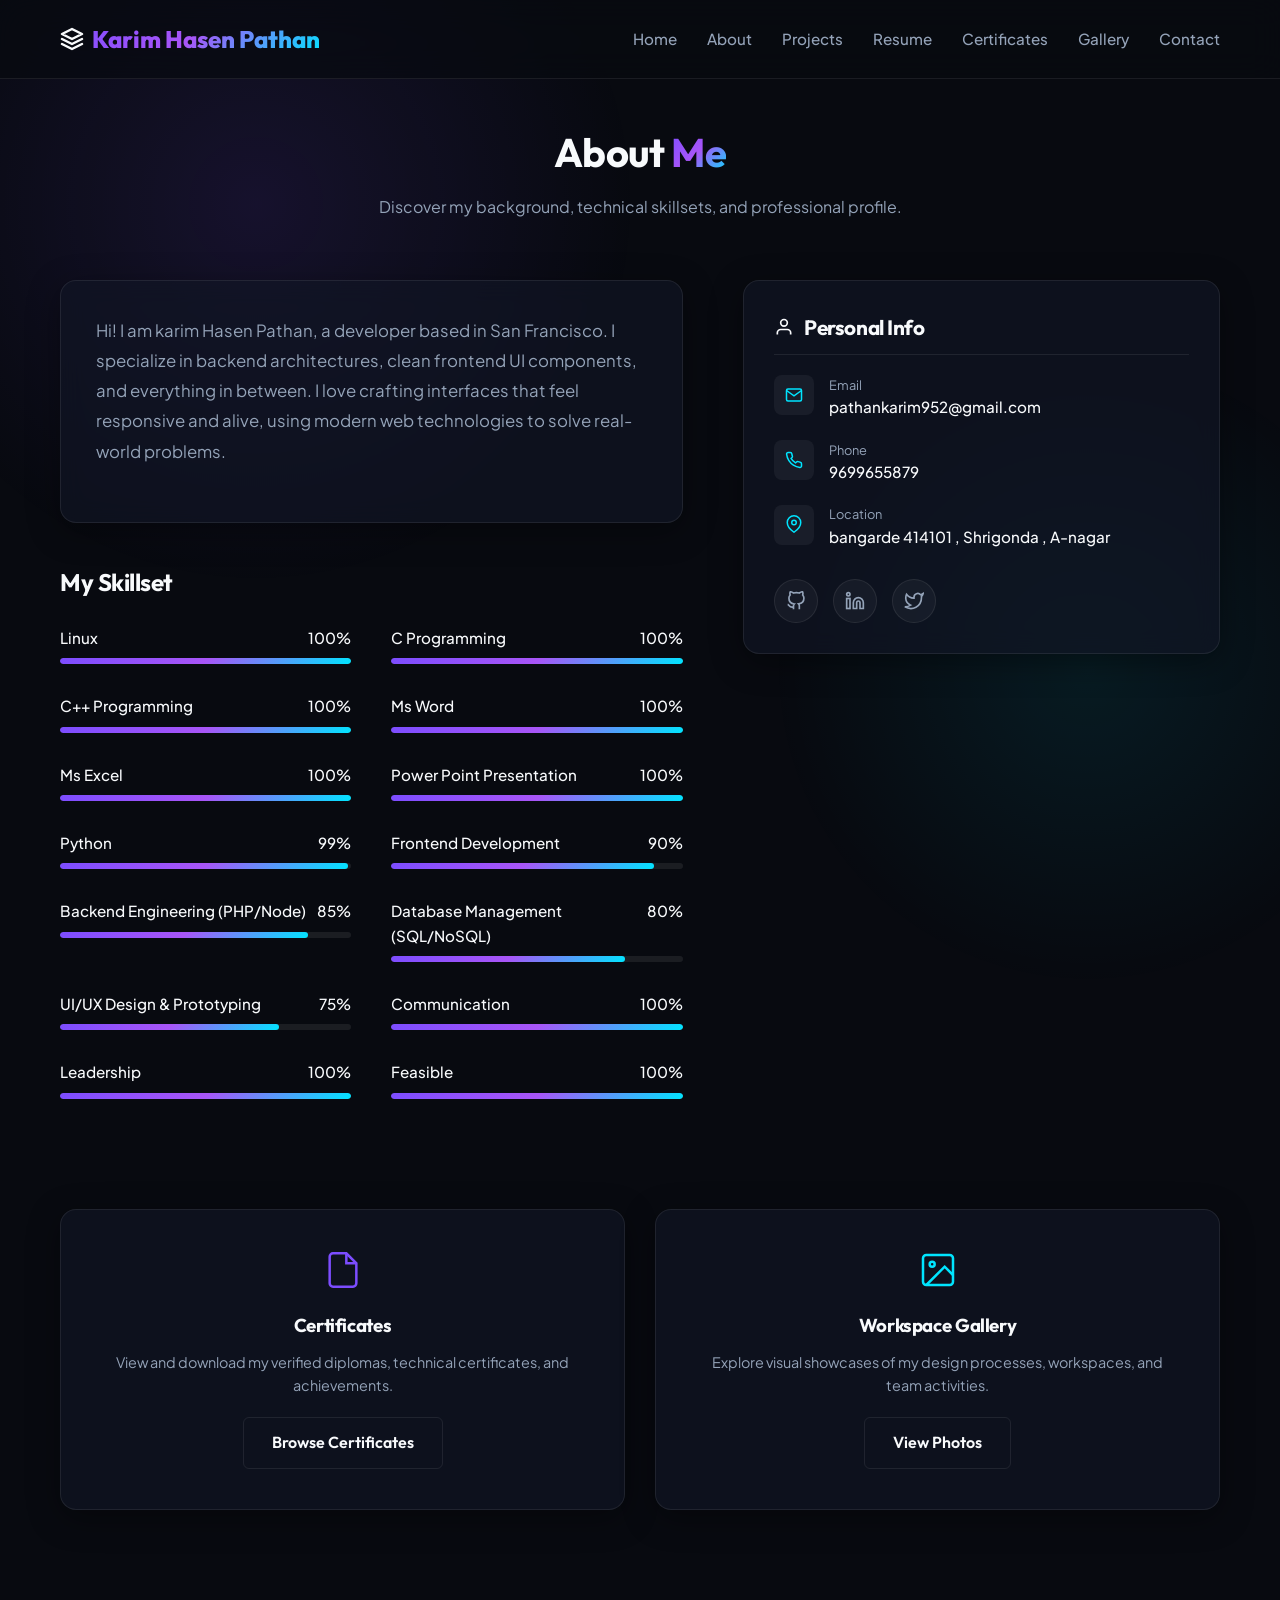
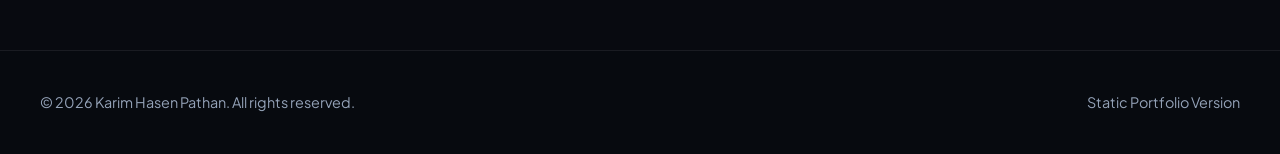
==== about.html @ 92b6c5a4 "skills added" ====
<!DOCTYPE html>
<html lang="en">
<head>
    <meta charset="UTF-8">
    <meta name="viewport" content="width=device-width, initial-scale=1.0">
    <title>Karim Hasen Pathan | Cyber Security and Ethical Hacker,Creative Full-Stack Developer</title>
    <meta name="description" content="Portfolio of Karim Hasen Pathan - Cyber Security and Ethical Hacker,Creative Full-Stack Developer. Explore my projects, certificates, documents, and contact me.">
    <meta name="author" content="Karim Hasen Pathan">
    <link rel="stylesheet" href="css/style.css">
    <link rel="stylesheet" href="css/responsive.css">
</head>
<body>
    <header class="navbar">
        <div class="nav-container">
            <a href="index.html" class="logo">
                <svg width="24" height="24" viewBox="0 0 24 24" fill="none" stroke="currentColor" stroke-width="2.5" stroke-linecap="round" stroke-linejoin="round">
                    <polygon points="12 2 2 7 12 12 22 7 12 2"></polygon>
                    <polyline points="2 17 12 22 22 17"></polyline>
                    <polyline points="2 12 12 17 22 12"></polyline>
                </svg>
                <span>Karim Hasen Pathan</span>
            </a>
            
            <nav>
                <ul class="nav-links">
                    <li><a href="index.html">Home</a></li>
                    <li><a href="about.html">About</a></li>
                    <li><a href="projects.html">Projects</a></li>
                    <li><a href="resume.html">Resume</a></li>
                    <li><a href="certificates.html">Certificates</a></li>
                    <li><a href="gallery.html">Gallery</a></li>
                    <li><a href="contact.html">Contact</a></li>
                </ul>
            </nav>
            
            <button class="nav-toggle" aria-label="Toggle navigation Menu">
                &#9776;
            </button>
        </div>
    </header>

<main class="container">
    <div class="section-header">
        <h1 class="section-title">About <span>Me</span></h1>
        <p class="section-subtitle">Discover my background, technical skillsets, and professional profile.</p>
    </div>

    <!-- About Layout Grid -->
    <div class="about-layout">
        
        <!-- Bio and Skills Area -->
        <div class="about-bio-wrapper">
            <div class="glass-panel" style="padding: 35px; margin-bottom: 40px;">
                <div class="about-bio-text">
                    <p>Hi! I am karim Hasen Pathan, a developer based in San Francisco. I specialize in backend architectures, clean frontend UI components, and everything in between. I love crafting interfaces that feel responsive and alive, using modern web technologies to solve real-world problems.</p>
                </div>
            </div>

            <!-- Technical Skills (Visual representation) -->
            <div class="skills-wrapper">
                <h2 class="skills-title">My Skillset</h2>
                <div class="skills-grid">
                    <div class="skill-bar-wrapper">
                        <div class="skill-info">
                            <span>Linux</span>
                            <span>100%</span>
                        </div>
                        <div class="skill-track">
                            <div class="skill-progress" data-percent="100" style="width: 100%;"></div>
                        </div>
                    </div>
                    <div class="skill-bar-wrapper">
                        <div class="skill-info">
                            <span>C Programming</span>
                            <span>100%</span>
                        </div>
                        <div class="skill-track">
                            <div class="skill-progress" data-percent="100" style="width: 100%;"></div>
                        </div>
                    </div>
                    <div class="skill-bar-wrapper">
                        <div class="skill-info">
                            <span>C++ Programming</span>
                            <span>100%</span>
                        </div>
                        <div class="skill-track">
                            <div class="skill-progress" data-percent="100" style="width: 100%;"></div>
                        </div>
                    </div>
                    <div class="skill-bar-wrapper">
                        <div class="skill-info">
                            <span>Ms Word</span>
                            <span>100%</span>
                        </div>
                        <div class="skill-track">
                            <div class="skill-progress" data-percent="100" style="width: 100%;"></div>
                        </div>
                    </div>
                    <div class="skill-bar-wrapper">
                        <div class="skill-info">
                            <span>Ms Excel</span>
                            <span>100%</span>
                        </div>
                        <div class="skill-track">
                            <div class="skill-progress" data-percent="100" style="width: 100%;"></div>
                        </div>
                    </div>
                    <div class="skill-bar-wrapper">
                        <div class="skill-info">
                            <span>Power Point Presentation</span>
                            <span>100%</span>
                        </div>
                        <div class="skill-track">
                            <div class="skill-progress" data-percent="100" style="width: 100%;"></div>
                        </div>
                    </div>
                    <div class="skill-bar-wrapper">
                        <div class="skill-info">
                            <span>Python</span>
                            <span>99%</span>
                        </div>
                        <div class="skill-track">
                            <div class="skill-progress" data-percent="99" style="width: 99%;"></div>
                        </div>
                    </div>
                    <div class="skill-bar-wrapper">
                        <div class="skill-info">
                            <span>Frontend Development</span>
                            <span>90%</span>
                        </div>
                        <div class="skill-track">
                            <div class="skill-progress" data-percent="90" style="width: 90%;"></div>
                        </div>
                    </div>
                    <div class="skill-bar-wrapper">
                        <div class="skill-info">
                            <span>Backend Engineering (PHP/Node)</span>
                            <span>85%</span>
                        </div>
                        <div class="skill-track">
                            <div class="skill-progress" data-percent="85" style="width: 85%;"></div>
                        </div>
                    </div>
                    <div class="skill-bar-wrapper">
                        <div class="skill-info">
                            <span>Database Management (SQL/NoSQL)</span>
                            <span>80%</span>
                        </div>
                        <div class="skill-track">
                            <div class="skill-progress" data-percent="80" style="width: 80%;"></div>
                        </div>
                    </div>
                    <div class="skill-bar-wrapper">
                        <div class="skill-info">
                            <span>UI/UX Design & Prototyping</span>
                            <span>75%</span>
                        </div>
                        <div class="skill-track">
                            <div class="skill-progress" data-percent="75" style="width: 75%;"></div>
                        </div>
                    </div>
                    <div class="skill-bar-wrapper">
                        <div class="skill-info">
                            <span>Communication</span>
                            <span>100%</span>
                        </div>
                        <div class="skill-track">
                            <div class="skill-progress" data-percent="100" style="width: 100%;"></div>
                        </div>
                    </div>
                    <div class="skill-bar-wrapper">
                        <div class="skill-info">
                            <span>Leadership</span>
                            <span>100%</span>
                        </div>
                        <div class="skill-track">
                            <div class="skill-progress" data-percent="100" style="width: 100%;"></div>
                        </div>
                    </div>
                    <div class="skill-bar-wrapper">
                        <div class="skill-info">
                            <span>Feasible</span>
                            <span>100%</span>
                        </div>
                        <div class="skill-track">
                            <div class="skill-progress" data-percent="100" style="width: 100%;"></div>
                        </div>
                    </div>
                </div>
            </div>
        </div>

        <!-- Contact Info Sidebar -->
        <aside class="about-sidebar glass-panel">
            <h3 class="sidebar-title">
                <svg width="20" height="20" viewBox="0 0 24 24" fill="none" stroke="currentColor" stroke-width="2">
                    <path d="M20 21v-2a4 4 0 0 0-4-4H8a4 4 0 0 0-4 4v2"></path>
                    <circle cx="12" cy="7" r="4"></circle>
                </svg>
                Personal Info
            </h3>
            
            <ul class="contact-info-list">
                <li class="contact-info-item">
                    <div class="contact-info-icon">
                        <svg width="18" height="18" viewBox="0 0 24 24" fill="none" stroke="currentColor" stroke-width="2">
                            <path d="M4 4h16c1.1 0 2 .9 2 2v12c0 1.1-.9 2-2 2H4c-1.1 0-2-.9-2-2V6c0-1.1.9-2 2-2z"></path>
                            <polyline points="22,6 12,13 2,6"></polyline>
                        </svg>
                    </div>
                    <div>
                        <div class="contact-info-label">Email</div>
                        <div class="contact-info-value">
                            <a href="mailto:pathankarim952@gmail.com">pathankarim952@gmail.com</a>
                        </div>
                    </div>
                </li>

                <li class="contact-info-item">
                    <div class="contact-info-icon">
                        <svg width="18" height="18" viewBox="0 0 24 24" fill="none" stroke="currentColor" stroke-width="2">
                            <path d="M22 16.92v3a2 2 0 0 1-2.18 2 19.79 19.79 0 0 1-8.63-3.07 19.5 19.5 0 0 1-6-6 19.79 19.79 0 0 1-3.07-8.67A2 2 0 0 1 4.11 2h3a2 2 0 0 1 2 1.72 12.84 12.84 0 0 0 .7 2.81 2 2 0 0 1-.45 2.11L8.09 9.91a16 16 0 0 0 6 6l1.27-1.27a2 2 0 0 1 2.11-.45 12.84 12.84 0 0 0 2.81.7A2 2 0 0 1 22 16.92z"></path>
                        </svg>
                    </div>
                    <div>
                        <div class="contact-info-label">Phone</div>
                        <div class="contact-info-value">
                            <a href="tel:9699655879">9699655879</a>
                        </div>
                    </div>
                </li>

                <li class="contact-info-item">
                    <div class="contact-info-icon">
                        <svg width="18" height="18" viewBox="0 0 24 24" fill="none" stroke="currentColor" stroke-width="2">
                            <path d="M21 10c0 7-9 13-9 13s-9-6-9-13a9 9 0 0 1 18 0z"></path>
                            <circle cx="12" cy="10" r="3"></circle>
                        </svg>
                    </div>
                    <div>
                        <div class="contact-info-label">Location</div>
                        <div class="contact-info-value">bangarde 414101 , Shrigonda , A-nagar</div>
                    </div>
                </li>
            </ul>

            <div class="social-links">
                <a href="https://github.com" target="_blank" class="social-btn" aria-label="GitHub Profile">
                    <svg width="20" height="20" viewBox="0 0 24 24" fill="none" stroke="currentColor" stroke-width="2"><path d="M9 19c-5 1.5-5-2.5-7-3m14 6v-3.87a3.37 3.37 0 0 0-.94-2.61c3.14-.35 6.44-1.54 6.44-7A5.44 5.44 0 0 0 20 4.77 5.07 5.07 0 0 0 19.91 1S18.73.65 16 2.48a13.38 13.38 0 0 0-7 0C6.27.65 5.09 1 5.09 1A5.07 5.07 0 0 0 5 4.77a5.44 5.44 0 0 0-1.5 3.78c0 5.42 3.3 6.61 6.44 7A3.37 3.37 0 0 0 9 18.13V22"></path></svg>
                </a>
                <a href="https://linkedin.com" target="_blank" class="social-btn" aria-label="LinkedIn Profile">
                    <svg width="20" height="20" viewBox="0 0 24 24" fill="none" stroke="currentColor" stroke-width="2"><path d="M16 8a6 6 0 0 1 6 6v7h-4v-7a2 2 0 0 0-2-2 2 2 0 0 0-2 2v7h-4v-7a6 6 0 0 1 6-6z"></path><rect x="2" y="9" width="4" height="12"></rect><circle cx="4" cy="4" r="2"></circle></svg>
                </a>
                <a href="https://twitter.com" target="_blank" class="social-btn" aria-label="Twitter Profile">
                    <svg width="20" height="20" viewBox="0 0 24 24" fill="none" stroke="currentColor" stroke-width="2"><path d="M23 3a10.9 10.9 0 0 1-3.14 1.53 4.48 4.48 0 0 0-7.86 3v1A10.66 10.66 0 0 1 3 4s-4 9 5 13a11.64 11.64 0 0 1-7 2c9 5 20 0 20-11.5a4.5 4.5 0 0 0-.08-.83A7.72 7.72 0 0 0 23 3z"></path></svg>
                </a>
            </div>
        </aside>
    </div>

    <!-- Quick Navigation Highlights -->
    <section style="margin-top: 100px; display: grid; grid-template-columns: 1fr 1fr; gap: 30px;">
        <div class="glass-panel" style="padding: 40px; text-align: center;">
            <svg width="40" height="40" viewBox="0 0 24 24" fill="none" stroke="currentColor" stroke-width="1.5" style="color: var(--primary); margin-bottom: 15px;">
                <path d="M14 2H6a2 2 0 0 0-2 2v16a2 2 0 0 0 2 2h12a2 2 0 0 0 2-2V8z"></path>
                <polyline points="14 2 14 8 20 8"></polyline>
            </svg>
            <h3 style="font-family: var(--font-heading); margin-bottom: 10px;">Certificates</h3>
            <p style="color: var(--text-muted); font-size: 0.9rem; margin-bottom: 20px;">View and download my verified diplomas, technical certificates, and achievements.</p>
            <a href="certificates.html" class="btn btn-secondary btn-sm" style="border-radius: 6px;">Browse Certificates</a>
        </div>

        <div class="glass-panel" style="padding: 40px; text-align: center;">
            <svg width="40" height="40" viewBox="0 0 24 24" fill="none" stroke="currentColor" stroke-width="1.5" style="color: var(--accent); margin-bottom: 15px;">
                <rect x="3" y="3" width="18" height="18" rx="2" ry="2"></rect>
                <circle cx="8.5" cy="8.5" r="1.5"></circle>
                <polyline points="21 15 16 10 5 21"></polyline>
            </svg>
            <h3 style="font-family: var(--font-heading); margin-bottom: 10px;">Workspace Gallery</h3>
            <p style="color: var(--text-muted); font-size: 0.9rem; margin-bottom: 20px;">Explore visual showcases of my design processes, workspaces, and team activities.</p>
            <a href="gallery.html" class="btn btn-secondary btn-sm" style="border-radius: 6px;">View Photos</a>
        </div>
    </section>
</main>

    <footer class="footer">
        <div class="footer-container">
            <p>&copy; 2026 Karim Hasen Pathan. All rights reserved.</p>
            <p>Static Portfolio Version</p>
        </div>
    </footer>

    <script src="js/script.js"></script>
    <script>
        document.addEventListener("DOMContentLoaded", () => {
            const skillProgresses = document.querySelectorAll('.skill-progress');
            skillProgresses.forEach(progress => {
                const percent = progress.getAttribute('data-percent');
                progress.style.width = percent + '%';
            });
        });
    </script>
</body>
</html>
---- css/style.css ----
/* css/style.css - Main Portfolio Style Sheet */

/* Imports */
@import url('https://fonts.googleapis.com/css2?family=Outfit:wght@300;400;500;600;700;800&family=Plus+Jakarta+Sans:wght@300;400;500;600;700&display=swap');

/* CSS Variables */
:root {
    --bg-dark: #080a10;
    --bg-card: rgba(17, 22, 37, 0.65);
    --bg-card-hover: rgba(25, 32, 53, 0.85);
    --border-color: rgba(255, 255, 255, 0.08);
    --border-color-hover: rgba(124, 77, 255, 0.3);
    
    --primary: #7c4dff;
    --primary-gradient: linear-gradient(135deg, #7c4dff 0%, #a855f7 50%, #00e5ff 100%);
    --accent: #00e5ff;
    --text-main: #f8fafc;
    --text-muted: #94a3b8;
    
    --glow-shadow: 0 0 20px rgba(124, 77, 255, 0.25);
    --card-shadow: 0 8px 32px 0 rgba(0, 0, 0, 0.37);
    --transition-smooth: all 0.35s cubic-bezier(0.4, 0, 0.2, 1);
    --font-heading: 'Outfit', sans-serif;
    --font-body: 'Plus Jakarta Sans', sans-serif;
}

/* Reset and Global Styles */
* {
    margin: 0;
    padding: 0;
    box-sizing: border-box;
    scroll-behavior: smooth;
}

body {
    background-color: var(--bg-dark);
    color: var(--text-main);
    font-family: var(--font-body);
    line-height: 1.6;
    overflow-x: hidden;
    position: relative;
}

/* Decorative Background Gradients */
body::before {
    content: '';
    position: fixed;
    top: -20%;
    left: -10%;
    width: 60vw;
    height: 60vw;
    background: radial-gradient(circle, rgba(124, 77, 255, 0.12) 0%, rgba(0,0,0,0) 70%);
    z-index: -1;
    pointer-events: none;
}

body::after {
    content: '';
    position: fixed;
    bottom: -10%;
    right: -10%;
    width: 50vw;
    height: 50vw;
    background: radial-gradient(circle, rgba(0, 229, 255, 0.08) 0%, rgba(0,0,0,0) 70%);
    z-index: -1;
    pointer-events: none;
}

/* Typography */
h1, h2, h3, h4, h5, h6 {
    font-family: var(--font-heading);
    font-weight: 700;
    letter-spacing: -0.02em;
    color: var(--text-main);
}

a {
    color: inherit;
    text-decoration: none;
    transition: var(--transition-smooth);
}

/* Custom Scrollbar */
::-webkit-scrollbar {
    width: 8px;
}
::-webkit-scrollbar-track {
    background: var(--bg-dark);
}
::-webkit-scrollbar-thumb {
    background: rgba(124, 77, 255, 0.3);
    border-radius: 4px;
}
::-webkit-scrollbar-thumb:hover {
    background: rgba(124, 77, 255, 0.6);
}

/* Glassmorphic Utilities */
.glass-panel {
    background: var(--bg-card);
    backdrop-filter: blur(12px);
    -webkit-backdrop-filter: blur(12px);
    border: 1px solid var(--border-color);
    border-radius: 16px;
    box-shadow: var(--card-shadow);
    transition: var(--transition-smooth);
}

.glass-panel:hover {
    border-color: var(--border-color-hover);
    background: var(--bg-card-hover);
}

/* Navigation Bar */
.navbar {
    position: fixed;
    top: 0;
    width: 100%;
    z-index: 1000;
    background: rgba(8, 10, 16, 0.7);
    backdrop-filter: blur(16px);
    -webkit-backdrop-filter: blur(16px);
    border-bottom: 1px solid var(--border-color);
}

.nav-container {
    max-width: 1200px;
    margin: 0 auto;
    display: flex;
    justify-content: space-between;
    align-items: center;
    padding: 20px;
}

.logo {
    font-family: var(--font-heading);
    font-size: 1.5rem;
    font-weight: 800;
    background: var(--primary-gradient);
    -webkit-background-clip: text;
    -webkit-text-fill-color: transparent;
    display: flex;
    align-items: center;
    gap: 8px;
}

.nav-links {
    display: flex;
    gap: 30px;
    list-style: none;
}

.nav-links a {
    font-weight: 500;
    font-size: 0.95rem;
    position: relative;
    padding: 5px 0;
    color: var(--text-muted);
}

.nav-links a:hover,
.nav-links a.active {
    color: var(--text-main);
}

.nav-links a::after {
    content: '';
    position: absolute;
    bottom: 0;
    left: 0;
    width: 0;
    height: 2px;
    background: var(--primary-gradient);
    transition: var(--transition-smooth);
    border-radius: 2px;
}

.nav-links a:hover::after,
.nav-links a.active::after {
    width: 100%;
}

.nav-toggle {
    display: none;
    background: none;
    border: none;
    color: var(--text-main);
    font-size: 1.5rem;
    cursor: pointer;
}

/* Buttons */
.btn {
    display: inline-flex;
    align-items: center;
    justify-content: center;
    gap: 8px;
    padding: 12px 28px;
    border-radius: 50px;
    font-family: var(--font-heading);
    font-weight: 600;
    cursor: pointer;
    transition: var(--transition-smooth);
}

.btn-primary {
    background: var(--primary-gradient);
    color: #ffffff;
    border: none;
    box-shadow: var(--glow-shadow);
}

.btn-primary:hover {
    transform: translateY(-3px);
    box-shadow: 0 0 30px rgba(124, 77, 255, 0.45);
}

.btn-secondary {
    background: transparent;
    color: var(--text-main);
    border: 1px solid var(--border-color);
}

.btn-secondary:hover {
    background: rgba(255, 255, 255, 0.05);
    border-color: var(--text-muted);
    transform: translateY(-3px);
}

/* Page Container Layout */
.container {
    max-width: 1200px;
    margin: 0 auto;
    padding: 120px 20px 80px 20px;
    min-height: calc(100vh - 100px);
}

/* Hero Section */
.hero-section {
    display: flex;
    align-items: center;
    justify-content: space-between;
    gap: 50px;
    min-height: 70vh;
}

.hero-content {
    flex: 1;
}

.badge {
    background: rgba(124, 77, 255, 0.1);
    color: var(--accent);
    border: 1px solid rgba(124, 77, 255, 0.25);
    padding: 6px 16px;
    border-radius: 50px;
    font-size: 0.85rem;
    font-weight: 600;
    letter-spacing: 0.05em;
    display: inline-block;
    margin-bottom: 20px;
    box-shadow: inset 0 0 8px rgba(124, 77, 255, 0.1);
}

.hero-title {
    font-size: 3.5rem;
    line-height: 1.1;
    margin-bottom: 20px;
}

.hero-title span {
    background: var(--primary-gradient);
    -webkit-background-clip: text;
    -webkit-text-fill-color: transparent;
}

.hero-description {
    color: var(--text-muted);
    font-size: 1.1rem;
    margin-bottom: 35px;
    max-width: 550px;
}

.hero-actions {
    display: flex;
    gap: 15px;
}

.hero-visual {
    flex: 0 0 400px;
    display: flex;
    justify-content: center;
    position: relative;
}

.profile-img-container {
    width: 320px;
    height: 320px;
    border-radius: 50%;
    padding: 6px;
    background: var(--primary-gradient);
    box-shadow: var(--glow-shadow);
    position: relative;
}

.profile-img-container::before {
    content: '';
    position: absolute;
    top: -15px;
    left: -15px;
    right: -15px;
    bottom: -15px;
    border-radius: 50%;
    border: 2px dashed rgba(124, 77, 255, 0.3);
    animation: rotate 60s linear infinite;
}

@keyframes rotate {
    from { transform: rotate(0deg); }
    to { transform: rotate(360deg); }
}

.profile-img {
    width: 100%;
    height: 100%;
    border-radius: 50%;
    object-fit: cover;
    background: var(--bg-dark);
}

.profile-placeholder {
    width: 100%;
    height: 100%;
    border-radius: 50%;
    background: radial-gradient(circle, #1a1e36 0%, #0d0f17 100%);
    display: flex;
    flex-direction: column;
    align-items: center;
    justify-content: center;
    color: var(--text-muted);
}

.profile-placeholder svg {
    width: 80px;
    height: 80px;
    color: var(--primary);
    margin-bottom: 10px;
}

/* Sections Global */
.section-header {
    text-align: center;
    margin-bottom: 60px;
}

.section-title {
    font-size: 2.5rem;
    position: relative;
    display: inline-block;
}

.section-title span {
    background: var(--primary-gradient);
    -webkit-background-clip: text;
    -webkit-text-fill-color: transparent;
}

.section-subtitle {
    color: var(--text-muted);
    font-size: 1rem;
    margin-top: 10px;
}

/* Grid Layouts */
.grid-3 {
    display: grid;
    grid-template-columns: repeat(auto-fill, minmax(340px, 1fr));
    gap: 30px;
}

.grid-2 {
    display: grid;
    grid-template-columns: repeat(auto-fill, minmax(480px, 1fr));
    gap: 35px;
}

/* Project Cards */
.project-card {
    display: flex;
    flex-direction: column;
    overflow: hidden;
    height: 100%;
}

.project-img-wrapper {
    position: relative;
    height: 200px;
    overflow: hidden;
    border-bottom: 1px solid var(--border-color);
}

.project-img {
    width: 100%;
    height: 100%;
    object-fit: cover;
    transition: var(--transition-smooth);
}

.project-card:hover .project-img {
    transform: scale(1.08);
}

.project-card-content {
    padding: 24px;
    display: flex;
    flex-direction: column;
    flex-grow: 1;
}

.project-title {
    font-size: 1.3rem;
    margin-bottom: 12px;
    transition: var(--transition-smooth);
}

.project-card:hover .project-title {
    color: var(--accent);
}

/* Certificate Cards */
.certificate-card {
    display: flex;
    flex-direction: column;
    overflow: hidden;
    height: 100%;
}

.certificate-preview-link {
    display: block;
    height: 320px;
    overflow: hidden;
    border-bottom: 1px solid var(--border-color);
    background: rgba(255, 255, 255, 0.04);
}

.certificate-preview {
    display: block;
    width: 100%;
    height: 100%;
    border: 0;
    object-fit: contain;
    transition: var(--transition-smooth);
}

.certificate-preview-link:hover .certificate-preview {
    transform: scale(1.03);
}

.project-desc {
    color: var(--text-muted);
    font-size: 0.92rem;
    margin-bottom: 20px;
    flex-grow: 1;
}

.project-tags {
    display: flex;
    flex-wrap: wrap;
    gap: 8px;
    margin-bottom: 20px;
}

.project-tag {
    background: rgba(255, 255, 255, 0.05);
    color: var(--text-main);
    padding: 4px 10px;
    border-radius: 4px;
    font-size: 0.75rem;
    border: 1px solid var(--border-color);
}

.project-link {
    display: inline-flex;
    align-items: center;
    gap: 6px;
    font-size: 0.9rem;
    font-weight: 600;
    color: var(--primary);
}

.project-link:hover {
    color: var(--accent);
    gap: 10px;
}

/* Document & Gallery lists */
.doc-card {
    padding: 20px;
    display: flex;
    align-items: center;
    justify-content: space-between;
    gap: 15px;
}

.doc-info {
    display: flex;
    align-items: center;
    gap: 15px;
}

.doc-icon {
    width: 48px;
    height: 48px;
    background: rgba(124, 77, 255, 0.1);
    border-radius: 10px;
    display: flex;
    align-items: center;
    justify-content: center;
    color: var(--primary);
}

.doc-name {
    font-weight: 600;
    font-size: 1rem;
}

.doc-meta {
    color: var(--text-muted);
    font-size: 0.8rem;
    margin-top: 2px;
}

.doc-download-btn {
    width: 40px;
    height: 40px;
    border-radius: 50%;
    background: rgba(255,255,255,0.05);
    border: 1px solid var(--border-color);
    display: flex;
    align-items: center;
    justify-content: center;
    color: var(--text-main);
    transition: var(--transition-smooth);
}

.doc-download-btn:hover {
    background: var(--primary);
    border-color: var(--primary);
    color: #fff;
    transform: translateY(-2px);
}

/* Gallery Section */
.gallery-grid {
    display: grid;
    grid-template-columns: repeat(auto-fill, minmax(240px, 1fr));
    gap: 20px;
    margin-top: 40px;
}

.gallery-item {
    position: relative;
    border-radius: 12px;
    overflow: hidden;
    height: 200px;
    cursor: pointer;
}

.gallery-item img {
    width: 100%;
    height: 100%;
    object-fit: cover;
    transition: var(--transition-smooth);
}

.gallery-overlay {
    position: absolute;
    top: 0;
    left: 0;
    width: 100%;
    height: 100%;
    background: rgba(8, 10, 16, 0.8);
    display: flex;
    align-items: center;
    justify-content: center;
    padding: 15px;
    text-align: center;
    opacity: 0;
    transition: var(--transition-smooth);
}

.gallery-item:hover img {
    transform: scale(1.08);
}

.gallery-item:hover .gallery-overlay {
    opacity: 1;
}

.gallery-title {
    color: #fff;
    font-size: 1rem;
    font-weight: 600;
}

/* About Details Page */
.about-layout {
    display: flex;
    gap: 60px;
    align-items: flex-start;
}

.about-bio-wrapper {
    flex: 3;
}

.about-bio-text {
    font-size: 1.05rem;
    color: var(--text-muted);
    line-height: 1.8;
}

.about-bio-text p {
    margin-bottom: 20px;
}

.skills-wrapper {
    margin-top: 40px;
}

.skills-title {
    font-size: 1.5rem;
    margin-bottom: 25px;
}

.skills-grid {
    display: grid;
    grid-template-columns: 1fr 1fr;
    gap: 20px 40px;
}

.skill-bar-wrapper {
    margin-bottom: 10px;
}

.skill-info {
    display: flex;
    justify-content: space-between;
    margin-bottom: 8px;
    font-weight: 500;
    font-size: 0.95rem;
}

.skill-track {
    height: 6px;
    background: rgba(255, 255, 255, 0.08);
    border-radius: 3px;
    overflow: hidden;
}

.skill-progress {
    height: 100%;
    background: var(--primary-gradient);
    border-radius: 3px;
    width: 0;
    transition: width 1.5s ease-out;
}

.about-sidebar {
    flex: 2;
    padding: 30px;
}

.sidebar-title {
    font-size: 1.3rem;
    margin-bottom: 20px;
    display: flex;
    align-items: center;
    gap: 10px;
    border-bottom: 1px solid var(--border-color);
    padding-bottom: 10px;
}

.contact-info-list {
    list-style: none;
    display: flex;
    flex-direction: column;
    gap: 20px;
}

.contact-info-item {
    display: flex;
    gap: 15px;
    align-items: flex-start;
}

.contact-info-icon {
    width: 40px;
    height: 40px;
    border-radius: 8px;
    background: rgba(255, 255, 255, 0.05);
    display: flex;
    align-items: center;
    justify-content: center;
    color: var(--accent);
    flex-shrink: 0;
}

.contact-info-label {
    font-size: 0.8rem;
    color: var(--text-muted);
}

.contact-info-value {
    font-weight: 500;
    font-size: 0.95rem;
}

/* Contact page styles & form */
.contact-layout {
    display: grid;
    grid-template-columns: 2fr 3fr;
    gap: 40px;
}

.form-group {
    margin-bottom: 20px;
}

.form-group label {
    display: block;
    font-size: 0.9rem;
    margin-bottom: 8px;
    color: var(--text-muted);
    font-weight: 500;
}

.form-control {
    width: 100%;
    background: rgba(255, 255, 255, 0.03);
    border: 1px solid var(--border-color);
    border-radius: 8px;
    padding: 12px 16px;
    color: var(--text-main);
    font-family: var(--font-body);
    font-size: 0.95rem;
    transition: var(--transition-smooth);
}

.form-control:focus {
    outline: none;
    border-color: var(--primary);
    background: rgba(255, 255, 255, 0.06);
    box-shadow: 0 0 10px rgba(124, 77, 255, 0.15);
}

textarea.form-control {
    resize: vertical;
    min-height: 140px;
}

.contact-alert {
    padding: 15px;
    border-radius: 8px;
    margin-bottom: 20px;
    font-weight: 500;
}

.contact-alert-success {
    background: rgba(16, 185, 129, 0.1);
    color: #10b981;
    border: 1px solid rgba(16, 185, 129, 0.2);
}

.contact-alert-danger {
    background: rgba(239, 68, 68, 0.1);
    color: #ef4444;
    border: 1px solid rgba(239, 68, 68, 0.2);
}

/* Social Icon Row */
.social-links {
    display: flex;
    gap: 15px;
    margin-top: 30px;
}

.social-btn {
    width: 44px;
    height: 44px;
    border-radius: 50%;
    background: rgba(255, 255, 255, 0.04);
    border: 1px solid var(--border-color);
    display: flex;
    align-items: center;
    justify-content: center;
    color: var(--text-muted);
    transition: var(--transition-smooth);
}

.social-btn:hover {
    color: #ffffff;
    background: var(--primary);
    border-color: var(--primary);
    transform: translateY(-3px);
    box-shadow: var(--glow-shadow);
}

/* Footer */
.footer {
    border-top: 1px solid var(--border-color);
    background: rgba(8, 10, 16, 0.9);
    padding: 40px 20px;
    margin-top: 60px;
}

.footer-container {
    max-width: 1200px;
    margin: 0 auto;
    display: flex;
    justify-content: space-between;
    align-items: center;
    color: var(--text-muted);
    font-size: 0.9rem;
}

/* Image Modal Viewer */
.modal {
    display: none;
    position: fixed;
    top: 0;
    left: 0;
    width: 100%;
    height: 100%;
    background: rgba(8, 10, 16, 0.95);
    z-index: 2000;
    align-items: center;
    justify-content: center;
    padding: 20px;
}

.modal-content-wrapper {
    position: relative;
    max-width: 900px;
    width: 100%;
    text-align: center;
}

.modal-img {
    max-width: 100%;
    max-height: 80vh;
    border-radius: 8px;
    border: 1px solid var(--border-color);
}

.modal-caption {
    margin-top: 15px;
    font-family: var(--font-heading);
    font-size: 1.2rem;
    color: #fff;
}

.modal-close {
    position: absolute;
    top: -50px;
    right: 0;
    font-size: 2.5rem;
    color: #fff;
    cursor: pointer;
    background: none;
    border: none;
}
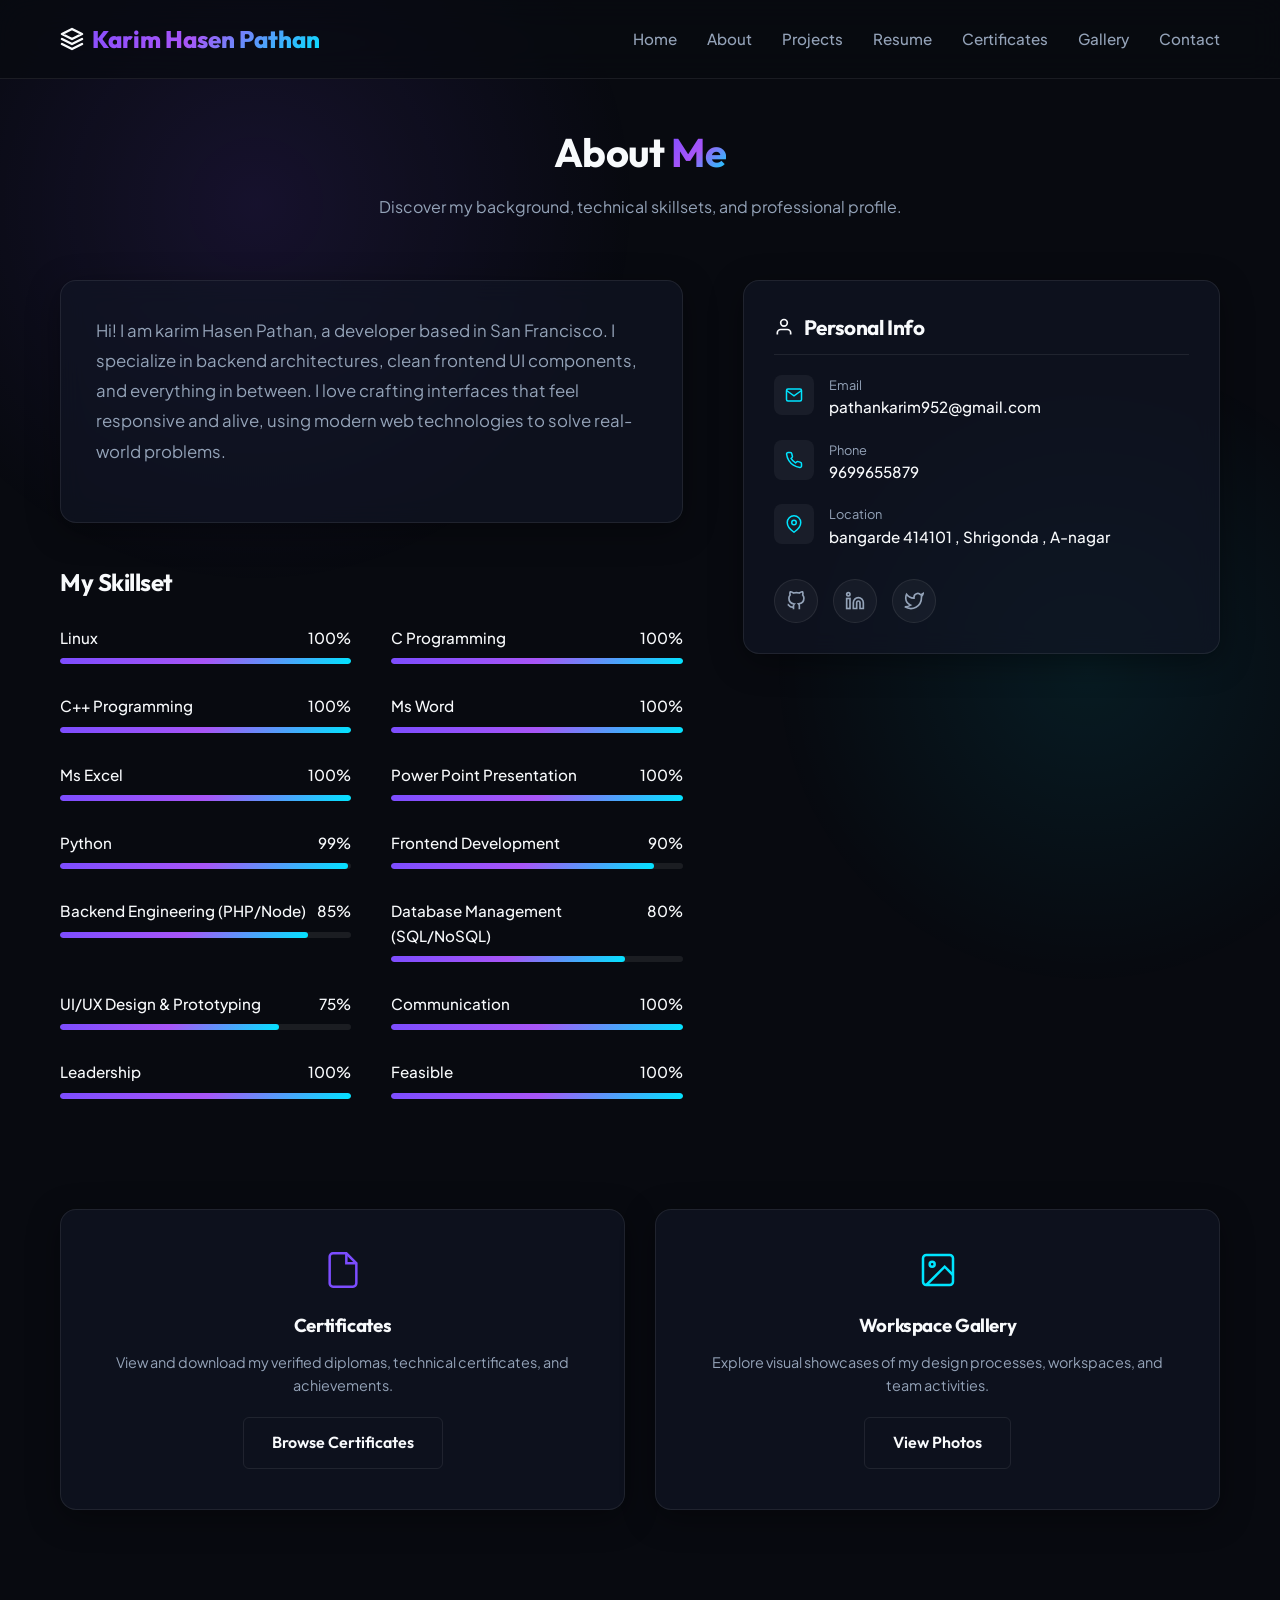
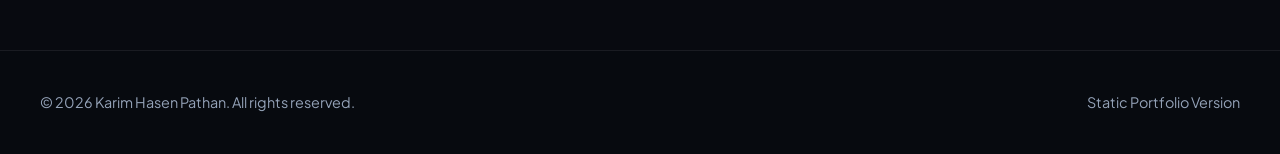
==== commit e9858347: "name changed name" ====
--- a/about.html
+++ b/about.html
@@ -3,11 +3,17 @@
 <head>
     <meta charset="UTF-8">
     <meta name="viewport" content="width=device-width, initial-scale=1.0">
-    <title>Karim Hasen Pathan | Cyber Security and Ethical Hacker,Creative Full-Stack Developer</title>
+    <title>Karim Portfolio  </title>
     <meta name="description" content="Portfolio of Karim Hasen Pathan - Cyber Security and Ethical Hacker,Creative Full-Stack Developer. Explore my projects, certificates, documents, and contact me.">
     <meta name="author" content="Karim Hasen Pathan">
     <link rel="stylesheet" href="css/style.css">
     <link rel="stylesheet" href="css/responsive.css">
+    
+    <!-- Favicon -->
+    <link rel="icon" type="image/x-icon" href="favicon.ico">
+    <link rel="icon" type="image/png" sizes="32x32" href="images/favicon-32x32.png">
+    <link rel="icon" type="image/png" sizes="16x16" href="images/favicon-16x16.png">
+    <link rel="apple-touch-icon" sizes="180x180" href="images/apple-touch-icon.png">
 </head>
 <body>
     <header class="navbar">
@@ -245,7 +251,7 @@
             </ul>
 
             <div class="social-links">
-                <a href="https://github.com" target="_blank" class="social-btn" aria-label="GitHub Profile">
+                <a href="https://github.com/Karim-projects-96" target="_blank" class="social-btn" aria-label="GitHub Profile">
                     <svg width="20" height="20" viewBox="0 0 24 24" fill="none" stroke="currentColor" stroke-width="2"><path d="M9 19c-5 1.5-5-2.5-7-3m14 6v-3.87a3.37 3.37 0 0 0-.94-2.61c3.14-.35 6.44-1.54 6.44-7A5.44 5.44 0 0 0 20 4.77 5.07 5.07 0 0 0 19.91 1S18.73.65 16 2.48a13.38 13.38 0 0 0-7 0C6.27.65 5.09 1 5.09 1A5.07 5.07 0 0 0 5 4.77a5.44 5.44 0 0 0-1.5 3.78c0 5.42 3.3 6.61 6.44 7A3.37 3.37 0 0 0 9 18.13V22"></path></svg>
                 </a>
                 <a href="https://linkedin.com" target="_blank" class="social-btn" aria-label="LinkedIn Profile">
